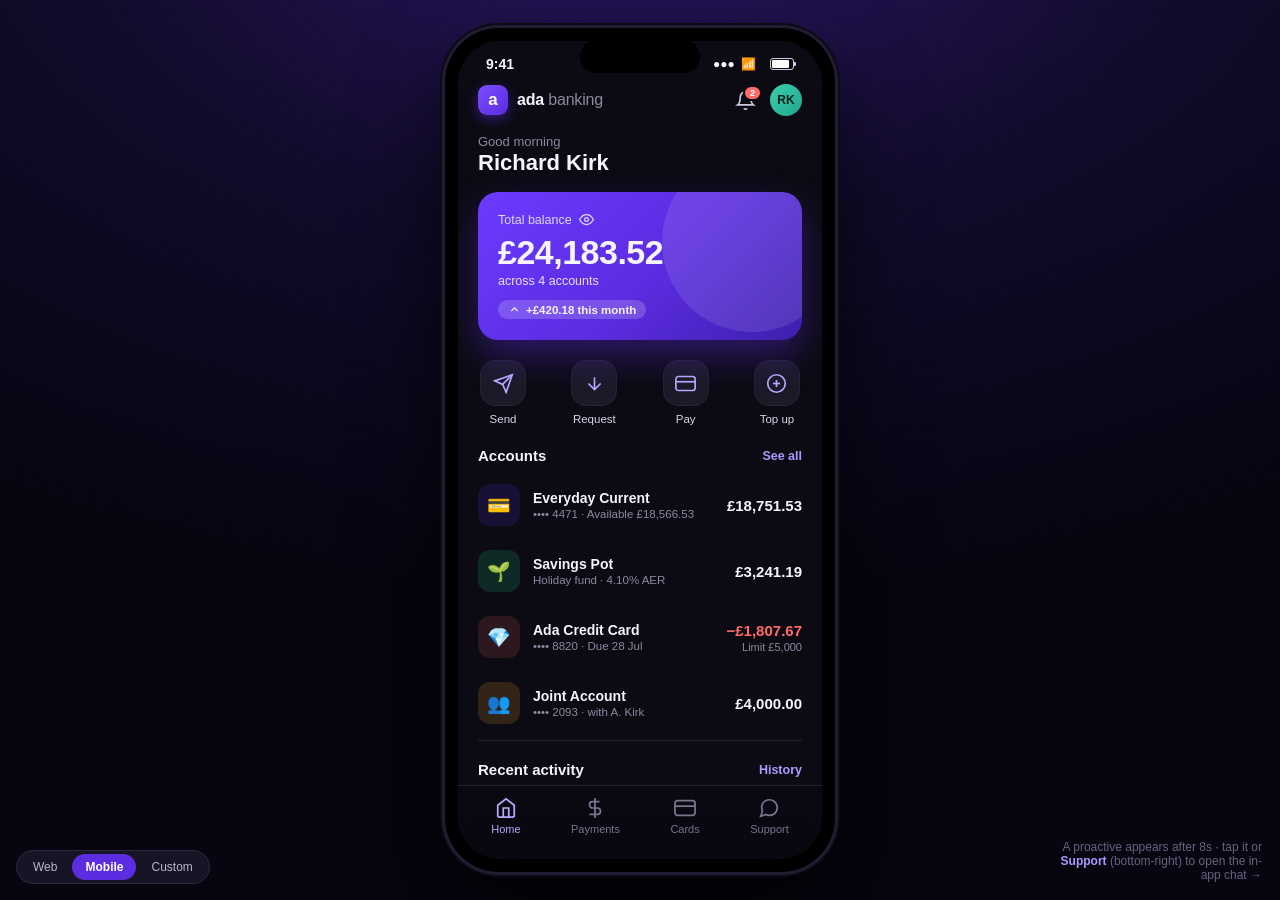
==== app.html @ b01821e2 "Mobile: move view switcher to bottom-left to match Web/Custom pages Co-Authored-By: Claude Opus 4.8 " ====
<!DOCTYPE html>
<html lang="en-GB">
<head>
<meta charset="UTF-8">
<meta name="viewport" content="width=device-width, initial-scale=1.0">
<title>Ada Banking · Mobile app</title>
<style>
  :root{
    --brand:#5B2CE0; --brand-2:#7B4DFF; --brand-dk:#2E1A6B;
    --ink:#14121F; --muted:#8b88a0; --line:#242235;
    --appbg:#0c0b14; --card:#16141f; --card-2:#1c1a28;
    --text:#f5f4fb; --pos:#22c58b; --neg:#ff6b6b; --warn:#f5a623;
  }
  *{margin:0;padding:0;box-sizing:border-box}
  html,body{height:100%}
  body{font-family:-apple-system,BlinkMacSystemFont,'Segoe UI',Helvetica,Arial,sans-serif;
       background:radial-gradient(1200px 700px at 50% -12%, #2b1666 0%, #120b2b 48%, #060510 100%);
       display:flex;align-items:center;justify-content:center;min-height:100vh;padding:20px;color:var(--text)}

  .viewswitch{position:fixed;bottom:16px;left:16px;z-index:95;display:flex;gap:2px;background:#171525;border:1px solid #2c2a3d;border-radius:999px;padding:3px}
  .viewswitch a{font-size:12px;color:#b7b4c9;text-decoration:none;padding:6px 13px;border-radius:999px}
  .viewswitch a.on{background:var(--brand);color:#fff;font-weight:600}
  .hint{position:fixed;bottom:18px;right:18px;z-index:90;color:#67637f;font-size:12px;max-width:220px;text-align:right}
  .hint b{color:#a99bff}

  /* ===== phone frame ===== */
  .phone{position:relative;width:390px;height:min(844px,94vh);background:#000;border-radius:54px;padding:13px;
         box-shadow:0 0 0 3px #201d33, 0 0 0 5px #0c0b14, 0 40px 90px rgba(0,0,0,.7)}
  .screen{position:relative;width:100%;height:100%;background:var(--appbg);border-radius:42px;overflow:hidden;display:flex;flex-direction:column}
  .island{position:absolute;top:12px;left:50%;transform:translateX(-50%);width:120px;height:33px;background:#000;border-radius:20px;z-index:60}

  .statusbar{display:flex;align-items:center;justify-content:space-between;padding:15px 28px 6px;font-size:14px;font-weight:600;flex:0 0 auto}
  .statusbar .r{display:flex;align-items:center;gap:7px;font-size:12px}
  .bat{display:inline-block;width:24px;height:12px;border:1px solid #cfcbe0;border-radius:3px;position:relative}
  .bat::after{content:"";position:absolute;left:1px;top:1px;bottom:1px;width:78%;background:#fff;border-radius:1px}
  .bat::before{content:"";position:absolute;right:-3px;top:3px;width:2px;height:4px;background:#cfcbe0;border-radius:0 1px 1px 0}

  .appscroll{flex:1;overflow-y:auto;-webkit-overflow-scrolling:touch}
  .appscroll::-webkit-scrollbar{display:none}

  /* app header */
  .appbar{display:flex;align-items:center;justify-content:space-between;padding:6px 20px 10px}
  .brand{display:flex;align-items:center;gap:9px}
  .mark{width:30px;height:30px;border-radius:9px;background:linear-gradient(135deg,var(--brand-2),var(--brand));
        display:flex;align-items:center;justify-content:center;font-weight:800;font-size:17px;color:#fff;box-shadow:0 4px 12px rgba(91,44,224,.5)}
  .brandtxt{font-size:16px;font-weight:700;letter-spacing:-.2px}
  .brandtxt span{font-weight:400;color:var(--muted)}
  .appbar .r{display:flex;align-items:center;gap:14px}
  .iconbtn{position:relative;color:#cdcae0;cursor:pointer;display:flex}
  .iconbtn .badge{position:absolute;top:-5px;right:-6px;background:var(--neg);color:#fff;font-size:9px;font-weight:700;border-radius:10px;padding:1px 5px;border:2px solid var(--appbg)}
  .avatar{width:32px;height:32px;border-radius:50%;background:linear-gradient(135deg,#3ad0b0,#22a58b);display:flex;align-items:center;justify-content:center;font-size:12px;font-weight:700;color:#04211a}

  .hello{padding:8px 20px 4px}
  .hello .sm{color:var(--muted);font-size:13px}
  .hello .lg{font-size:22px;font-weight:700;margin-top:1px}

  /* total balance hero */
  .hero{margin:12px 20px 4px;border-radius:20px;padding:20px;position:relative;overflow:hidden;
        background:linear-gradient(135deg,#6a3bff 0%,#5b2ce0 55%,#3e1fae 100%);box-shadow:0 16px 34px rgba(76,36,180,.5)}
  .hero::after{content:"";position:absolute;right:-40px;top:-40px;width:180px;height:180px;border-radius:50%;background:rgba(255,255,255,.10)}
  .hero .lab{font-size:12.5px;color:rgba(255,255,255,.8);display:flex;align-items:center;gap:7px}
  .hero .amt{font-size:34px;font-weight:800;letter-spacing:-.5px;margin:6px 0 2px}
  .hero .sub{font-size:12.5px;color:rgba(255,255,255,.85)}
  .hero .chip{display:inline-flex;align-items:center;gap:5px;background:rgba(255,255,255,.18);border-radius:999px;padding:3px 10px;font-size:11.5px;font-weight:600;margin-top:12px}

  /* quick actions */
  .quick{display:flex;justify-content:space-between;padding:16px 22px 6px}
  .qa{display:flex;flex-direction:column;align-items:center;gap:7px;font-size:11.5px;color:#d7d4e8;cursor:pointer}
  .qa .qc{width:46px;height:46px;border-radius:15px;background:var(--card-2);display:flex;align-items:center;justify-content:center;color:#b9aaff;border:1px solid #262338}
  .qa:hover .qc{background:#241f3a}

  .sec{display:flex;align-items:center;justify-content:space-between;padding:16px 20px 8px}
  .sec .t{font-size:15px;font-weight:700}
  .sec .a{font-size:12.5px;color:#a99bff;font-weight:600;cursor:pointer}

  .acct{display:flex;align-items:center;gap:13px;padding:12px 20px;cursor:pointer}
  .acct:hover{background:#131120}
  .acct .ic{width:42px;height:42px;border-radius:12px;display:flex;align-items:center;justify-content:center;flex:0 0 auto;font-size:19px}
  .ic-cur{background:rgba(91,44,224,.16);color:#b9aaff}
  .ic-sav{background:rgba(34,197,139,.16);color:#4ee0ac}
  .ic-cc{background:rgba(255,107,107,.14);color:#ff9a9a}
  .ic-joint{background:rgba(245,166,35,.16);color:#ffcf7a}
  .acct .nm{flex:1}
  .acct .nm .n1{font-size:14px;font-weight:600}
  .acct .nm .n2{font-size:11.5px;color:var(--muted);margin-top:2px}
  .acct .bal{text-align:right}
  .acct .bal .b1{font-size:15px;font-weight:700}
  .acct .bal .b2{font-size:11px;color:var(--muted);margin-top:2px}
  .neg{color:var(--neg)}

  .divide{height:1px;background:var(--line);margin:4px 20px}

  .tx{display:flex;align-items:center;gap:13px;padding:11px 20px}
  .tx .tc{width:38px;height:38px;border-radius:11px;background:var(--card-2);display:flex;align-items:center;justify-content:center;font-size:16px;flex:0 0 auto}
  .tx .td{flex:1}
  .tx .td .t1{font-size:13.5px;font-weight:600}
  .tx .td .t2{font-size:11.5px;color:var(--muted);margin-top:1px}
  .tx .tv{font-size:14px;font-weight:700;white-space:nowrap}
  .tv.out{color:var(--text)}
  .tv.in{color:var(--pos)}

  .footnote{text-align:center;color:#54506b;font-size:11px;padding:14px 0 22px}

  /* ===== proactive bubble ===== */
  .proactive{position:absolute;left:14px;right:14px;bottom:92px;z-index:75;
             background:#fff;color:#1a1830;border-radius:16px;padding:13px 14px;display:flex;gap:11px;align-items:flex-start;
             box-shadow:0 14px 34px rgba(0,0,0,.5);border:1px solid #eceafc;
             transform:translateY(20px);opacity:0;pointer-events:none;transition:transform .35s cubic-bezier(.34,1.3,.5,1),opacity .3s}
  .proactive.show{transform:translateY(0);opacity:1;pointer-events:auto}
  .proactive .pav{width:34px;height:34px;border-radius:10px;background:linear-gradient(135deg,var(--brand-2),var(--brand));flex:0 0 auto;
                  display:flex;align-items:center;justify-content:center;color:#fff;font-weight:800;font-size:15px}
  .proactive .pt{flex:1}
  .proactive .pt .pn{font-size:12px;font-weight:700;color:var(--brand-dk);display:flex;align-items:center;gap:6px}
  .proactive .pt .pn::after{content:"Ada · now";font-weight:500;color:#9a97ad;font-size:10.5px}
  .proactive .pt .pm{font-size:13px;line-height:1.4;margin-top:3px;color:#33314a}
  .proactive .pt .pcta{margin-top:9px;background:var(--brand);color:#fff;border:0;border-radius:9px;padding:8px 12px;font-size:12.5px;font-weight:600;cursor:pointer}
  .proactive .pt .pcta:hover{background:var(--brand-dk)}
  .proactive .px{position:absolute;top:9px;right:11px;color:#b6b3c7;cursor:pointer;font-size:16px;line-height:1;background:none;border:0}

  /* bottom tab bar */
  .tabbar{flex:0 0 auto;display:flex;justify-content:space-around;align-items:flex-start;padding:11px 8px 24px;border-top:1px solid var(--line);background:#0a0912;position:relative;z-index:50}
  .tb{display:flex;flex-direction:column;align-items:center;gap:4px;font-size:11px;color:#7a7690;cursor:pointer;position:relative}
  .tb.on{color:#b9aaff}
  .tb svg{width:22px;height:22px}
  .tb .dot{position:absolute;top:-3px;right:-8px;width:9px;height:9px;border-radius:50%;background:var(--neg);border:2px solid #0a0912}

  /* ===== in-app chat sheet (renders inside the phone) ===== */
  .chat-scrim{position:absolute;inset:0;z-index:70;background:rgba(6,5,16,.45);
              backdrop-filter:blur(3px);-webkit-backdrop-filter:blur(3px);
              opacity:0;pointer-events:none;transition:opacity .3s}
  .chat-scrim.open{opacity:1;pointer-events:auto}

  .chat-sheet{position:absolute;left:0;right:0;bottom:0;height:75%;z-index:72;
              display:flex;flex-direction:column;
              background:rgba(23,21,35,.80);
              backdrop-filter:blur(24px) saturate(1.35);-webkit-backdrop-filter:blur(24px) saturate(1.35);
              border-top:1px solid rgba(255,255,255,.12);border-radius:28px 28px 0 0;
              box-shadow:0 -18px 55px rgba(0,0,0,.55);
              transform:translateY(106%);transition:transform .40s cubic-bezier(.32,1.02,.4,1)}
  .chat-sheet.open{transform:translateY(0)}
  .grabber{width:38px;height:5px;border-radius:3px;background:rgba(255,255,255,.30);margin:9px auto 2px;flex:0 0 auto}

  .chat-head{display:flex;align-items:center;gap:11px;padding:6px 16px 12px;flex:0 0 auto;border-bottom:1px solid rgba(255,255,255,.08)}
  .chat-head .cav{width:38px;height:38px;border-radius:11px;background:linear-gradient(135deg,var(--brand-2),var(--brand));display:flex;align-items:center;justify-content:center;font-weight:800;color:#fff;font-size:17px;flex:0 0 auto}
  .chat-head .ct{flex:1}
  .chat-head .ct .t1{font-size:15px;font-weight:700}
  .chat-head .ct .t2{font-size:11.5px;color:#a9a5c0;display:flex;align-items:center;gap:5px;margin-top:1px}
  .chat-head .ct .t2 i{width:7px;height:7px;border-radius:50%;background:#22c58b;display:inline-block}
  .chat-head .cx{background:rgba(255,255,255,.09);border:0;color:#d7d4e8;width:30px;height:30px;border-radius:50%;font-size:18px;cursor:pointer;line-height:1;flex:0 0 auto}
  .chat-head .cx:hover{background:rgba(255,255,255,.18)}

  .chat-body{flex:1;overflow-y:auto;padding:12px 15px 4px;display:flex;flex-direction:column;gap:9px}
  .chat-body::-webkit-scrollbar{display:none}
  .cmsg{max-width:86%;padding:10px 13px;border-radius:16px;font-size:13.5px;line-height:1.45}
  .cbot{align-self:flex-start;background:rgba(255,255,255,.13);color:#f2f0fb;border-bottom-left-radius:5px}
  .cuser{align-self:flex-end;background:linear-gradient(135deg,var(--brand-2),var(--brand));color:#fff;border-bottom-right-radius:5px}
  .ctyping{align-self:flex-start;background:rgba(255,255,255,.13);border-radius:16px;padding:12px 14px;display:flex;gap:4px}
  .ctyping span{width:7px;height:7px;border-radius:50%;background:#b9aaff;animation:cblink 1.2s infinite}
  .ctyping span:nth-child(2){animation-delay:.2s}.ctyping span:nth-child(3){animation-delay:.4s}
  @keyframes cblink{0%,60%,100%{opacity:.3}30%{opacity:1}}

  .cconfirm{align-self:flex-start;background:rgba(255,255,255,.06);border:1px solid rgba(255,255,255,.15);border-radius:14px;padding:12px 13px;max-width:90%}
  .cconfirm .cc-t{font-size:11px;color:#a9a5c0;text-transform:uppercase;letter-spacing:.6px;font-weight:700}
  .cconfirm .cc-r{display:flex;align-items:center;justify-content:space-between;gap:12px;margin-top:8px;font-size:13px;color:#d7d4e8}
  .cconfirm .cc-r b{color:#f2f0fb}
  .cconfirm .cc-amt{font-size:20px;font-weight:800;margin:8px 0 2px}
  .cconfirm .cc-btn{width:100%;margin-top:10px;background:linear-gradient(135deg,var(--brand-2),var(--brand));color:#fff;border:0;border-radius:9px;padding:9px;font-size:13px;font-weight:700;cursor:pointer}

  .chat-chips{display:flex;flex-wrap:wrap;gap:7px;padding:8px 15px 2px;flex:0 0 auto}
  .chat-chip{background:rgba(123,77,255,.15);border:1px solid rgba(150,120,255,.5);color:#c9b8ff;border-radius:999px;padding:8px 12px;font-size:12.5px;cursor:pointer}
  .chat-chip:hover{background:rgba(123,77,255,.30)}

  .chat-input{display:flex;gap:8px;padding:12px 13px 18px;flex:0 0 auto}
  .chat-input input{flex:1;background:rgba(255,255,255,.09);border:1px solid rgba(255,255,255,.15);border-radius:999px;padding:11px 15px;font-size:14px;color:#fff;outline:none}
  .chat-input input::placeholder{color:#8b88a0}
  .chat-input input:focus{border-color:var(--brand-2)}
  .chat-input button{background:linear-gradient(135deg,var(--brand-2),var(--brand));border:0;color:#fff;border-radius:50%;width:42px;height:42px;cursor:pointer;flex:0 0 auto;display:flex;align-items:center;justify-content:center}

  /* scrollable fixed-rate bond cards */
  .cblock{align-self:stretch;margin:2px 0}
  .savecards{display:flex;gap:10px;overflow-x:auto;padding:2px 2px 8px;scroll-snap-type:x mandatory;-webkit-overflow-scrolling:touch}
  .savecards::-webkit-scrollbar{height:0}
  .savecard{flex:0 0 168px;scroll-snap-align:start;background:rgba(255,255,255,.07);border:1px solid rgba(255,255,255,.16);border-radius:15px;padding:13px 13px 14px;display:flex;flex-direction:column}
  .savecard .sc-term{font-size:11px;font-weight:700;color:#c9b8ff;text-transform:uppercase;letter-spacing:.6px}
  .savecard .sc-name{font-size:13px;font-weight:700;color:#f2f0fb;margin-top:1px}
  .savecard .sc-rate{font-size:27px;font-weight:800;color:#fff;margin:9px 0 0;line-height:1}
  .savecard .sc-rate span{font-size:11px;font-weight:600;color:#a9a5c0;margin-left:4px}
  .savecard .sc-sub{font-size:11px;color:#a9a5c0;margin-top:3px}
  .savecard .sc-feat{list-style:none;margin:11px 0 13px;padding:0;flex:1}
  .savecard .sc-feat li{font-size:10.5px;color:#d7d4e8;padding:2px 0 2px 15px;position:relative;line-height:1.35}
  .savecard .sc-feat li::before{content:"\2713";position:absolute;left:0;color:#4ee0ac;font-weight:700}
  .savecard .sc-btn{background:linear-gradient(135deg,var(--brand-2),var(--brand));color:#fff;border:0;border-radius:9px;padding:9px;font-size:12.5px;font-weight:700;cursor:pointer;width:100%}
  .savecard .sc-btn:hover{filter:brightness(1.08)}

  .app-toast{position:absolute;left:50%;top:62px;transform:translate(-50%,-12px);z-index:85;background:#12b76a;color:#fff;
             padding:10px 16px;border-radius:11px;font-size:13.5px;font-weight:600;box-shadow:0 10px 26px rgba(0,0,0,.45);
             opacity:0;transition:opacity .3s,transform .3s;pointer-events:none;white-space:nowrap}
  .app-toast.show{opacity:1;transform:translate(-50%,0)}
</style>
</head>
<body>
  <div class="viewswitch">
    <a href="index.html">Web</a>
    <a class="on" href="app.html">Mobile</a>
    <a href="custom.html">Custom</a>
  </div>
  <div class="hint">A proactive appears after 8s · tap it or <b>Support</b> (bottom-right) to open the in-app chat &rarr;</div>

  <div class="phone">
    <div class="island"></div>
    <div class="screen">
      <div class="statusbar">
        <span>9:41</span>
        <span class="r">&#9679;&#9679;&#9679;&nbsp; &#128246; &nbsp;<span class="bat"></span></span>
      </div>

      <div class="appscroll">
        <div class="appbar">
          <div class="brand">
            <div class="mark">a</div>
            <div class="brandtxt">ada<span> banking</span></div>
          </div>
          <div class="r">
            <div class="iconbtn" title="Notifications">
              <svg width="21" height="21" viewBox="0 0 24 24" fill="none" stroke="currentColor" stroke-width="1.9"><path d="M18 8A6 6 0 0 0 6 8c0 7-3 9-3 9h18s-3-2-3-9"/><path d="M13.73 21a2 2 0 0 1-3.46 0"/></svg>
              <span class="badge">2</span>
            </div>
            <div class="avatar">RK</div>
          </div>
        </div>

        <div class="hello">
          <div class="sm">Good morning</div>
          <div class="lg">Richard Kirk</div>
        </div>

        <div class="hero">
          <div class="lab">Total balance
            <svg width="15" height="15" viewBox="0 0 24 24" fill="none" stroke="currentColor" stroke-width="2"><path d="M1 12s4-8 11-8 11 8 11 8-4 8-11 8-11-8-11-8z"/><circle cx="12" cy="12" r="3"/></svg>
          </div>
          <div class="amt">£24,183.52</div>
          <div class="sub">across 4 accounts</div>
          <div class="chip">
            <svg width="13" height="13" viewBox="0 0 24 24" fill="none" stroke="currentColor" stroke-width="2.4"><polyline points="18 15 12 9 6 15"/></svg>
            +£420.18 this month
          </div>
        </div>

        <div class="quick">
          <div class="qa"><div class="qc"><svg width="21" height="21" viewBox="0 0 24 24" fill="none" stroke="currentColor" stroke-width="1.9"><line x1="22" y1="2" x2="11" y2="13"/><polygon points="22 2 15 22 11 13 2 9 22 2"/></svg></div>Send</div>
          <div class="qa"><div class="qc"><svg width="21" height="21" viewBox="0 0 24 24" fill="none" stroke="currentColor" stroke-width="1.9"><line x1="12" y1="5" x2="12" y2="19"/><polyline points="19 12 12 19 5 12"/></svg></div>Request</div>
          <div class="qa"><div class="qc"><svg width="21" height="21" viewBox="0 0 24 24" fill="none" stroke="currentColor" stroke-width="1.9"><rect x="1" y="4" width="22" height="16" rx="3"/><line x1="1" y1="10" x2="23" y2="10"/></svg></div>Pay</div>
          <div class="qa"><div class="qc"><svg width="21" height="21" viewBox="0 0 24 24" fill="none" stroke="currentColor" stroke-width="1.9"><circle cx="12" cy="12" r="10"/><line x1="12" y1="8" x2="12" y2="16"/><line x1="8" y1="12" x2="16" y2="12"/></svg></div>Top up</div>
        </div>

        <div class="sec"><div class="t">Accounts</div><div class="a">See all</div></div>

        <div class="acct">
          <div class="ic ic-cur">&#128179;</div>
          <div class="nm"><div class="n1">Everyday Current</div><div class="n2">•••• 4471 · Available £18,566.53</div></div>
          <div class="bal"><div class="b1">£18,751.53</div></div>
        </div>
        <div class="acct">
          <div class="ic ic-sav">&#127793;</div>
          <div class="nm"><div class="n1">Savings Pot</div><div class="n2">Holiday fund · 4.10% AER</div></div>
          <div class="bal"><div class="b1">£3,241.19</div></div>
        </div>
        <div class="acct">
          <div class="ic ic-cc">&#128142;</div>
          <div class="nm"><div class="n1">Ada Credit Card</div><div class="n2">•••• 8820 · Due 28 Jul</div></div>
          <div class="bal"><div class="b1 neg">−£1,807.67</div><div class="b2">Limit £5,000</div></div>
        </div>
        <div class="acct">
          <div class="ic ic-joint">&#128101;</div>
          <div class="nm"><div class="n1">Joint Account</div><div class="n2">•••• 2093 · with A. Kirk</div></div>
          <div class="bal"><div class="b1">£4,000.00</div></div>
        </div>

        <div class="divide"></div>
        <div class="sec"><div class="t">Recent activity</div><div class="a">History</div></div>

        <div class="tx">
          <div class="tc">&#127909;</div>
          <div class="td"><div class="t1">StreamFlix</div><div class="t2">Subscription · Today, 08:12</div></div>
          <div class="tv out">−£17.99</div>
        </div>
        <div class="tx">
          <div class="tc">&#9749;</div>
          <div class="td"><div class="t1">Blackbird Coffee</div><div class="t2">Card · Today, 07:48</div></div>
          <div class="tv out">−£4.20</div>
        </div>
        <div class="tx">
          <div class="tc">&#128176;</div>
          <div class="td"><div class="t1">Salary — Acme Ltd</div><div class="t2">Faster Payment · Yesterday</div></div>
          <div class="tv in">+£3,120.00</div>
        </div>
        <div class="tx">
          <div class="tc">&#128722;</div>
          <div class="td"><div class="t1">Waitrose</div><div class="t2">Card · Yesterday, 18:03</div></div>
          <div class="tv out">−£62.41</div>
        </div>

        <div class="footnote">Ada Banking is a demonstration app · Powered by Ada</div>
      </div>

      <!-- ===== proactive nudge (scripted, appears after 8s) ===== -->
      <div class="proactive" id="proactive">
        <button class="px" onclick="dismissProactive()">&times;</button>
        <div class="pav">a</div>
        <div class="pt">
          <div class="pn">Ada</div>
          <div class="pm">Your money could be working harder.</div>
          <button class="pcta" onclick="openChat()">See how</button>
        </div>
      </div>

      <!-- bottom tab bar (menu) -->
      <div class="tabbar">
        <div class="tb on"><svg viewBox="0 0 24 24" fill="none" stroke="currentColor" stroke-width="1.9"><path d="M3 9l9-7 9 7v11a2 2 0 0 1-2 2H5a2 2 0 0 1-2-2z"/><polyline points="9 22 9 12 15 12 15 22"/></svg>Home</div>
        <div class="tb"><svg viewBox="0 0 24 24" fill="none" stroke="currentColor" stroke-width="1.9"><line x1="12" y1="1" x2="12" y2="23"/><path d="M17 5H9.5a3.5 3.5 0 0 0 0 7h5a3.5 3.5 0 0 1 0 7H6"/></svg>Payments</div>
        <div class="tb"><svg viewBox="0 0 24 24" fill="none" stroke="currentColor" stroke-width="1.9"><rect x="1" y="4" width="22" height="16" rx="3"/><line x1="1" y1="10" x2="23" y2="10"/></svg>Cards</div>
        <div class="tb" id="supportTab" onclick="openChat()">
          <svg viewBox="0 0 24 24" fill="none" stroke="currentColor" stroke-width="1.9"><path d="M21 11.5a8.38 8.38 0 0 1-.9 3.8 8.5 8.5 0 0 1-7.6 4.7 8.38 8.38 0 0 1-3.8-.9L3 21l1.9-5.7a8.38 8.38 0 0 1-.9-3.8 8.5 8.5 0 0 1 4.7-7.6 8.38 8.38 0 0 1 3.8-.9h.5a8.48 8.48 0 0 1 8 8v.5z"/></svg>
          Support
          <span class="dot" id="supportDot" style="display:none"></span>
        </div>
      </div>

      <!-- ===== in-app chat (renders inside the phone) ===== -->
      <div class="app-toast" id="appToast">&#10003; Done</div>
      <div class="chat-scrim" id="chatScrim" onclick="closeChat()"></div>
      <div class="chat-sheet" id="chatSheet">
        <div class="grabber"></div>
        <div class="chat-head">
          <div class="cav">a</div>
          <div class="ct">
            <div class="t1">Ada Banking Assistant</div>
            <div class="t2"><i></i> Online &middot; replies instantly</div>
          </div>
          <button class="cx" onclick="closeChat()">&times;</button>
        </div>
        <div class="chat-body" id="chatBody"></div>
        <div class="chat-chips" id="chatChips"></div>
        <form class="chat-input" onsubmit="onSend(event)">
          <input id="chatText" placeholder="Message Ada&hellip;" autocomplete="off">
          <button type="submit" aria-label="Send">
            <svg width="18" height="18" viewBox="0 0 24 24" fill="none" stroke="currentColor" stroke-width="2.2"><line x1="22" y1="2" x2="11" y2="13"/><polygon points="22 2 15 22 11 13 2 9 22 2"/></svg>
          </button>
        </form>
      </div>
    </div>
  </div>

<script>
  // ===== Scripted proactive nudge (self-contained) =====
  // After 8s, reveal a proactive message from the Support icon + a red dot.
  var proTimer = setTimeout(function(){
    document.getElementById('proactive').classList.add('show');
    var dot = document.getElementById('supportDot'); if(dot) dot.style.display='block';
  }, 8000);
  function dismissProactive(){
    document.getElementById('proactive').classList.remove('show');
    clearTimeout(proTimer);
  }

  // ===== In-app chat (self-contained mockup — renders inside the phone) =====
  var body, chipsBar, greeted = false, pendingApply = null;

  // Ada Fixed Rate Bond products — rates from KB article
  // "Ada Fixed Rate Bond — savings rates, terms and features (1, 2 and 3 years)"
  var BONDS = [
    { id:1, years:1, term:"12 months", rate:4.40 },
    { id:2, years:2, term:"24 months", rate:4.25 },
    { id:3, years:3, term:"36 months", rate:4.15 }
  ];
  var CURRENT_RATE = 1.0; // assumed Everyday Current interest rate (%)

  function openChat(){
    dismissProactive();
    var dot = document.getElementById('supportDot'); if(dot) dot.style.display='none';
    document.getElementById('chatScrim').classList.add('open');
    document.getElementById('chatSheet').classList.add('open');
    body = document.getElementById('chatBody');
    chipsBar = document.getElementById('chatChips');
    if(!greeted){ greeted = true; setTimeout(greet, 300); }
  }
  function closeChat(){
    document.getElementById('chatScrim').classList.remove('open');
    document.getElementById('chatSheet').classList.remove('open');
  }

  function scrollDown(){ body.scrollTop = body.scrollHeight; }
  function addUser(t){ var d=document.createElement('div'); d.className='cmsg cuser'; d.textContent=t; body.appendChild(d); scrollDown(); }
  function addBot(html){ var d=document.createElement('div'); d.className='cmsg cbot'; d.innerHTML=html; body.appendChild(d); scrollDown(); return d; }
  function addBlock(html){ var d=document.createElement('div'); d.className='cblock'; d.innerHTML=html; body.appendChild(d); scrollDown(); return d; }
  function typing(){ var d=document.createElement('div'); d.className='ctyping'; d.innerHTML='<span></span><span></span><span></span>'; body.appendChild(d); scrollDown(); return d; }
  function botAfter(delay,html,cb){ var t=typing(); setTimeout(function(){ t.remove(); addBot(html); if(cb)cb(); }, delay); }
  function setChips(list){ chipsBar.innerHTML=''; list.forEach(function(c){ var b=document.createElement('button'); b.className='chat-chip'; b.textContent=c.label; b.onclick=c.fn; chipsBar.appendChild(b); }); }
  function appToast(msg){ var t=document.getElementById('appToast'); t.innerHTML='&#10003; '+msg; t.classList.add('show'); setTimeout(function(){ t.classList.remove('show'); }, 3000); }

  function fmt(n){ return "£" + n.toLocaleString('en-GB', {minimumFractionDigits:2, maximumFractionDigits:2}); }

  // ---- Proactive savings journey ----
  function greet(){
    botAfter(700,"Hi Richard &#128075; you could earn a higher rate of interest by transferring some of your Everyday Current balance to one of our fixed-rate savings accounts. Would you like to learn more?",function(){
      setChips([
        {label:"Yes, tell me more", fn:startBonds},
        {label:"No thanks", fn:declineBonds}
      ]);
    });
  }
  function declineBonds(){
    addUser("No thanks"); chipsBar.innerHTML='';
    botAfter(700,"No problem. Is there anything else I can help you with?");
  }

  function bondCard(b){
    return "<div class='savecard'>"+
      "<div class='sc-term'>"+b.years+"-Year</div>"+
      "<div class='sc-name'>Fixed Rate Bond</div>"+
      "<div class='sc-rate'>"+b.rate.toFixed(2)+"%<span>AER</span></div>"+
      "<div class='sc-sub'>Fixed for "+b.term+"</div>"+
      "<ul class='sc-feat'>"+
        "<li>Rate guaranteed for the full term</li>"+
        "<li>Interest paid monthly or annually</li>"+
        "<li>Minimum deposit £1,000</li>"+
        "<li>FSCS protected to £85,000</li>"+
      "</ul>"+
      "<button class='sc-btn' onclick='applyBond("+b.id+")'>Apply now</button>"+
    "</div>";
  }
  function startBonds(){
    addUser("Yes, tell me more"); chipsBar.innerHTML='';
    botAfter(1200,"Great choice. Here are our current <b>Ada Fixed Rate Bonds</b> &mdash; a longer term locks in today's rate for longer. Swipe across and tap <b>Apply now</b> on the one that suits you:",function(){
      addBlock("<div class='savecards'>"+BONDS.map(bondCard).join('')+"</div>");
    });
  }

  function applyBond(id){
    var b=null; for(var i=0;i<BONDS.length;i++){ if(BONDS[i].id===id) b=BONDS[i]; }
    if(!b) return;
    pendingApply = b;
    addUser("Apply now &mdash; "+b.years+"-Year Fixed Rate Bond"); chipsBar.innerHTML='';
    botAfter(1000,"Great &mdash; the <b>"+b.years+"-Year Fixed Rate Bond at "+b.rate.toFixed(2)+"% AER</b>. How much would you like to open it with? Type an amount to start your application (minimum £1,000).");
  }

  function openBond(b, amount){
    var yr1Bond  = amount * b.rate/100;
    var yr1Curr  = amount * CURRENT_RATE/100;
    var yr1Extra = yr1Bond - yr1Curr;
    var bondTotal = amount * (Math.pow(1 + b.rate/100, b.years) - 1);
    var currTotal = amount * (Math.pow(1 + CURRENT_RATE/100, b.years) - 1);
    var extraTotal = bondTotal - currTotal;
    botAfter(1100,"&#9989; All set &mdash; your new <b>"+b.years+"-Year Fixed Rate Bond</b> has been opened with <b>"+fmt(amount)+"</b>. Your <b>"+b.rate.toFixed(2)+"% AER</b> rate is fixed for the full "+b.term+".",function(){
      appToast(b.years+"-Year Bond opened &middot; "+fmt(amount));
      botAfter(1400,"Here's what that's worth &#128200;<br><br>In the first year you'll earn about <b>"+fmt(yr1Bond)+"</b> in interest &mdash; versus roughly <b>"+fmt(yr1Curr)+"</b> at your current "+CURRENT_RATE+"% rate. That's about <b>"+fmt(yr1Extra)+"</b> more this year alone.<br><br>Over the full "+b.years+" year"+(b.years>1?"s":"")+", that's around <b>"+fmt(bondTotal)+"</b> in interest &mdash; roughly <b>"+fmt(extraTotal)+"</b> more than leaving it in your Everyday Current account.",function(){
        botAfter(800,"Anything else I can help you with?");
      });
    });
  }

  function onSend(e){
    e.preventDefault();
    var input=document.getElementById('chatText'); var t=input.value.trim(); if(!t) return;
    input.value=''; addUser(t); chipsBar.innerHTML='';
    if(pendingApply){
      var amt = parseFloat(t.replace(/[^0-9.]/g,''));
      if(isNaN(amt) || amt < 1000){
        botAfter(700,"The minimum opening deposit for a Fixed Rate Bond is <b>£1,000</b>. How much would you like to open it with?");
        return;
      }
      var b = pendingApply; pendingApply = null;
      openBond(b, amt);
      return;
    }
    var s=t.toLowerCase();
    if(/(bond|save|saving|interest|rate|invest|more)/.test(s)){ startBonds(); return; }
    botAfter(900,"I can help you open a fixed-rate savings account to earn more on your balance. Would you like to see the options?",function(){
      setChips([{label:"Show me the options", fn:startBonds},{label:"No thanks", fn:declineBonds}]);
    });
  }
</script>
</body>
</html>
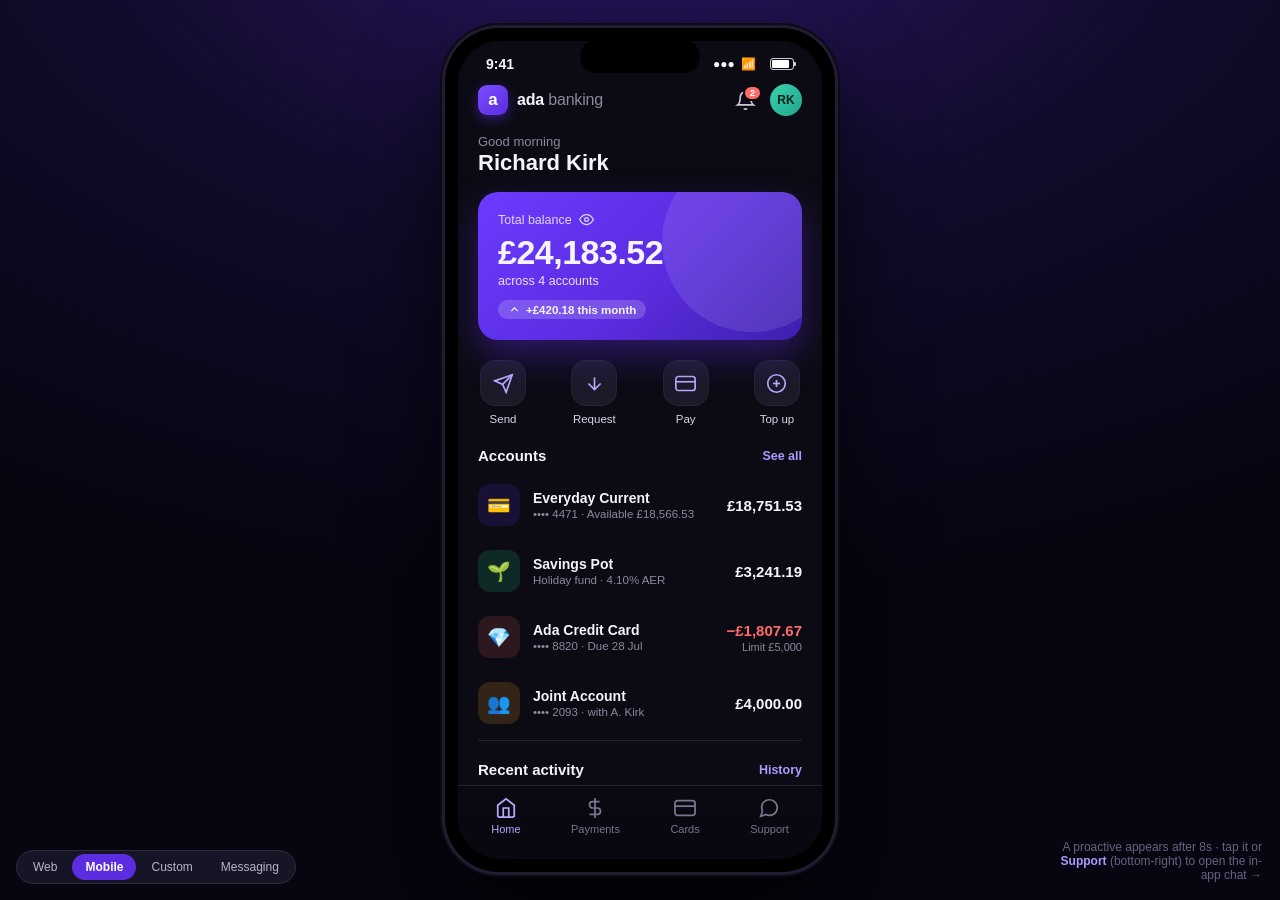
==== commit 85dddfbe: "Add Messaging page: omni-channel showcase (email, SMS, WhatsApp, Messenger, Instagram, Apple Message" ====
--- a/app.html
+++ b/app.html
@@ -203,6 +203,7 @@
     <a href="index.html">Web</a>
     <a class="on" href="app.html">Mobile</a>
     <a href="custom.html">Custom</a>
+    <a href="messaging.html">Messaging</a>
   </div>
   <div class="hint">A proactive appears after 8s · tap it or <b>Support</b> (bottom-right) to open the in-app chat &rarr;</div>
 
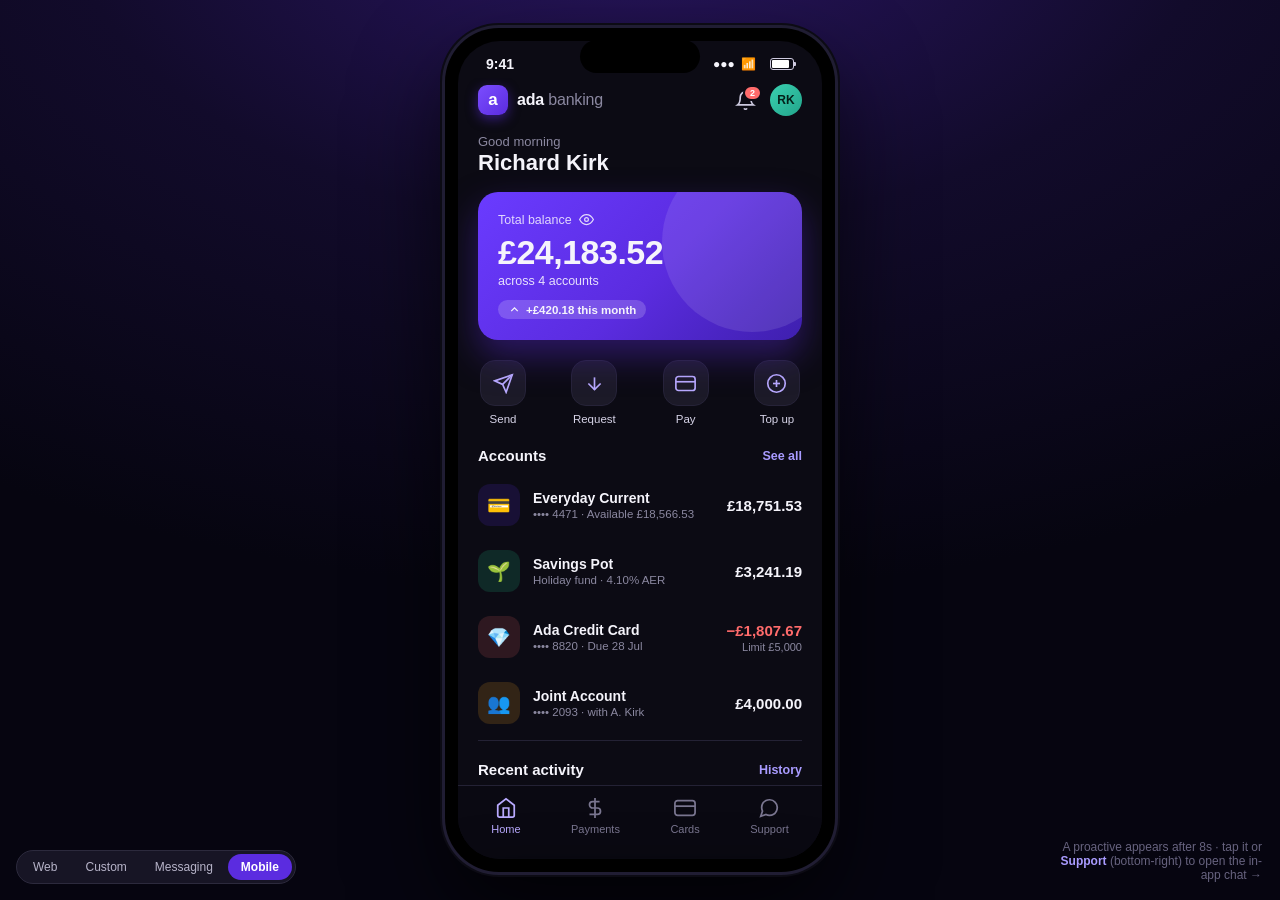
==== commit 333a78b9: "Custom page: replace with BBK front-end chat concept showcase (4 mockups incl. Arabic RTL) over dimm" ====
--- a/app.html
+++ b/app.html
@@ -201,9 +201,9 @@
 <body>
   <div class="viewswitch">
     <a href="index.html">Web</a>
-    <a class="on" href="app.html">Mobile</a>
     <a href="custom.html">Custom</a>
     <a href="messaging.html">Messaging</a>
+    <a class="on" href="app.html">Mobile</a>
   </div>
   <div class="hint">A proactive appears after 8s · tap it or <b>Support</b> (bottom-right) to open the in-app chat &rarr;</div>
 
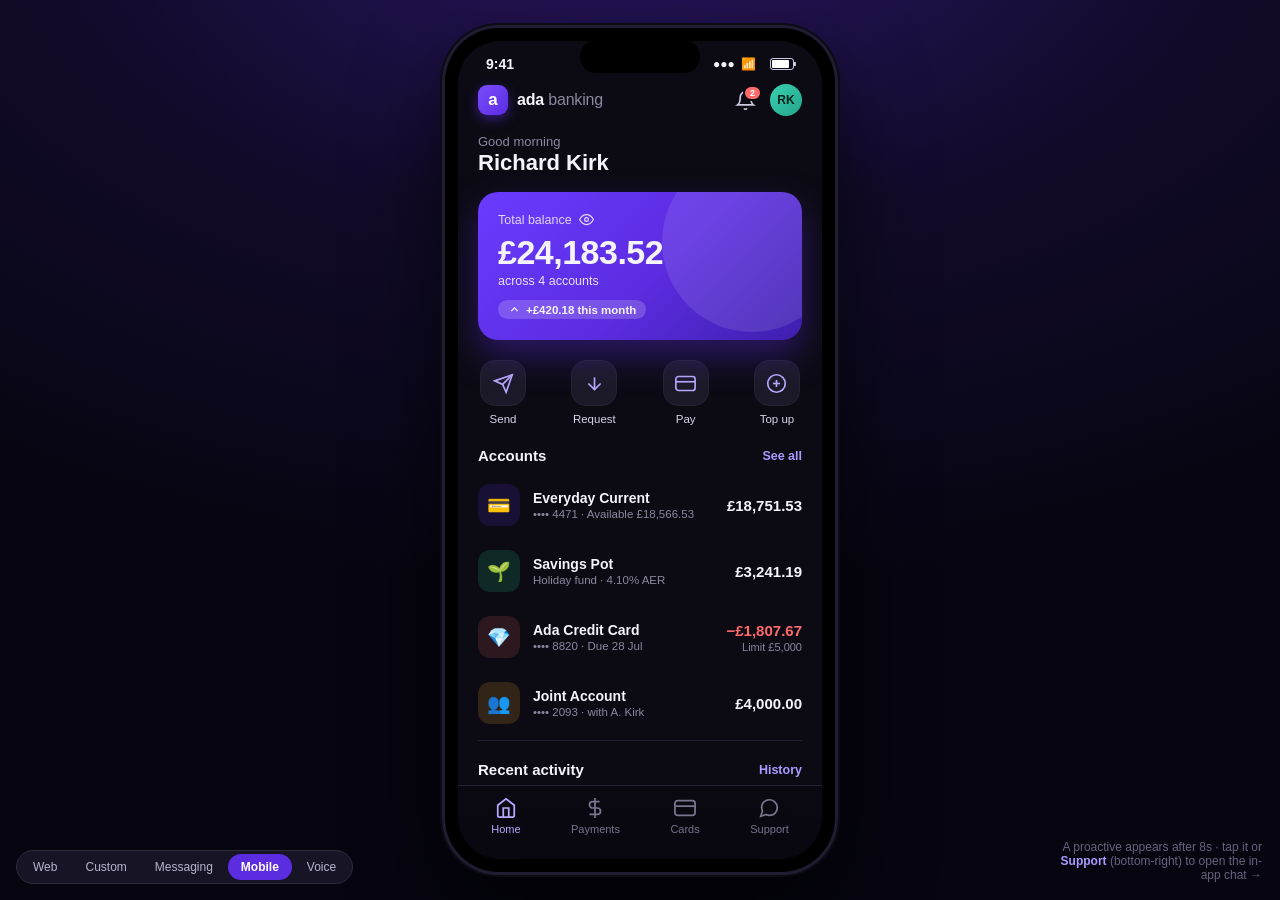
==== commit 9e40af19: "Add Voice page: synced visual over pre-treated Ada Bank voice call (Fixed-Rate Savings) — playbook +" ====
--- a/app.html
+++ b/app.html
@@ -204,6 +204,7 @@
     <a href="custom.html">Custom</a>
     <a href="messaging.html">Messaging</a>
     <a class="on" href="app.html">Mobile</a>
+    <a href="voice.html">Voice</a>
   </div>
   <div class="hint">A proactive appears after 8s · tap it or <b>Support</b> (bottom-right) to open the in-app chat &rarr;</div>
 
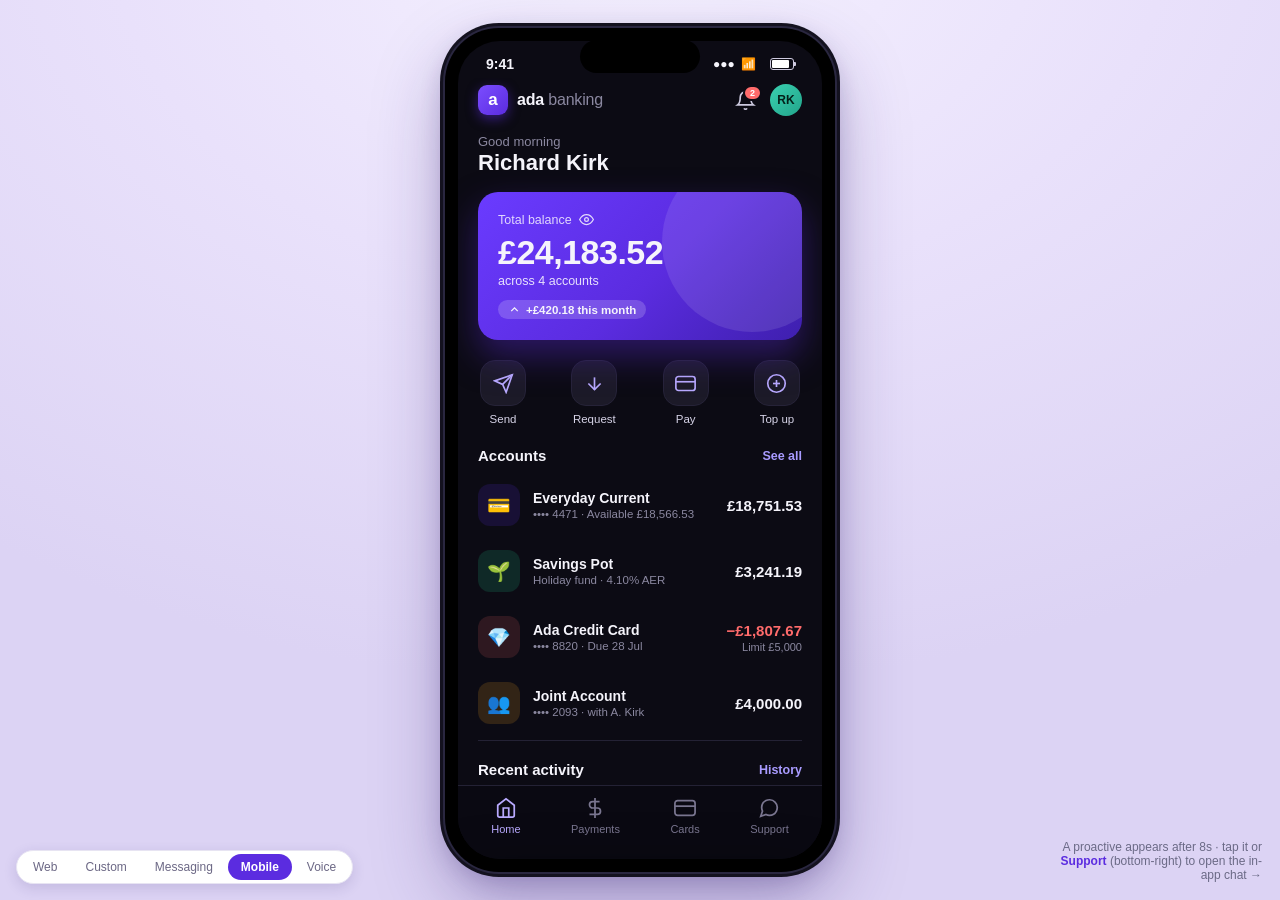
==== commit 32269406: "Mobile: lighten background to soft lavender for contrast; softer violet phone shadow; light switcher" ====
--- a/app.html
+++ b/app.html
@@ -14,18 +14,18 @@
   *{margin:0;padding:0;box-sizing:border-box}
   html,body{height:100%}
   body{font-family:-apple-system,BlinkMacSystemFont,'Segoe UI',Helvetica,Arial,sans-serif;
-       background:radial-gradient(1200px 700px at 50% -12%, #2b1666 0%, #120b2b 48%, #060510 100%);
+       background:radial-gradient(1100px 760px at 50% -8%, #f5f1ff 0%, #e9e1fb 48%, #dcd3f4 100%);
        display:flex;align-items:center;justify-content:center;min-height:100vh;padding:20px;color:var(--text)}
 
-  .viewswitch{position:fixed;bottom:16px;left:16px;z-index:95;display:flex;gap:2px;background:#171525;border:1px solid #2c2a3d;border-radius:999px;padding:3px}
-  .viewswitch a{font-size:12px;color:#b7b4c9;text-decoration:none;padding:6px 13px;border-radius:999px}
+  .viewswitch{position:fixed;bottom:16px;left:16px;z-index:95;display:flex;gap:2px;background:#fff;border:1px solid #e7e4f2;border-radius:999px;padding:3px;box-shadow:0 4px 14px rgba(46,26,107,.14)}
+  .viewswitch a{font-size:12px;color:#6c6885;text-decoration:none;padding:6px 13px;border-radius:999px}
   .viewswitch a.on{background:var(--brand);color:#fff;font-weight:600}
-  .hint{position:fixed;bottom:18px;right:18px;z-index:90;color:#67637f;font-size:12px;max-width:220px;text-align:right}
-  .hint b{color:#a99bff}
+  .hint{position:fixed;bottom:18px;right:18px;z-index:90;color:#6b6a86;font-size:12px;max-width:220px;text-align:right}
+  .hint b{color:var(--brand)}
 
   /* ===== phone frame ===== */
   .phone{position:relative;width:390px;height:min(844px,94vh);background:#000;border-radius:54px;padding:13px;
-         box-shadow:0 0 0 3px #201d33, 0 0 0 5px #0c0b14, 0 40px 90px rgba(0,0,0,.7)}
+         box-shadow:0 0 0 2px #2a2740, 0 0 0 5px #14121f, 0 30px 70px rgba(46,26,107,.34), 0 8px 24px rgba(46,26,107,.22)}
   .screen{position:relative;width:100%;height:100%;background:var(--appbg);border-radius:42px;overflow:hidden;display:flex;flex-direction:column}
   .island{position:absolute;top:12px;left:50%;transform:translateX(-50%);width:120px;height:33px;background:#000;border-radius:20px;z-index:60}
 
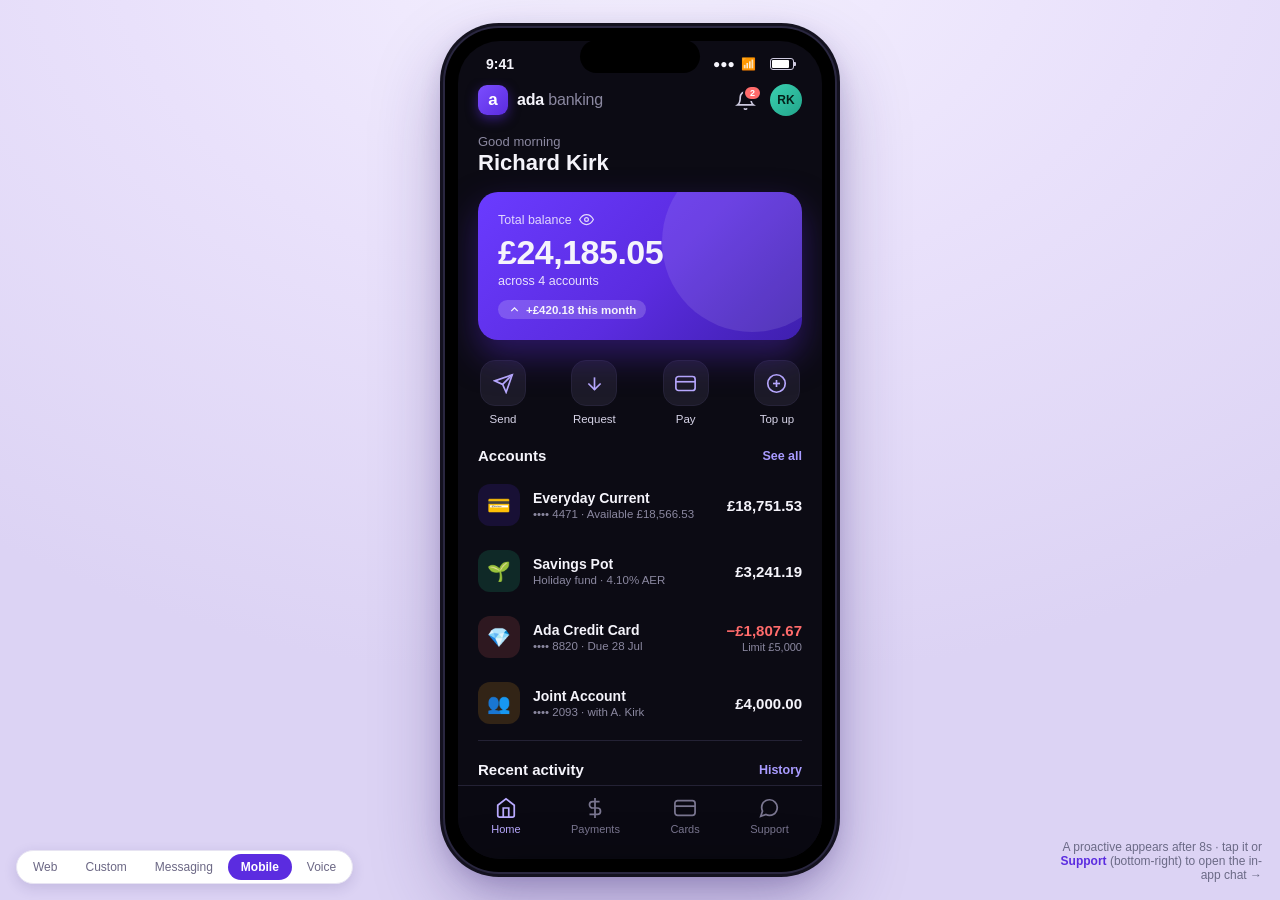
==== commit cb25c280: "Housekeeping: total balance -> £24,185.05 (matches swapped accounts); align Holiday-fund goal to Sav" ====
--- a/app.html
+++ b/app.html
@@ -240,7 +240,7 @@
           <div class="lab">Total balance
             <svg width="15" height="15" viewBox="0 0 24 24" fill="none" stroke="currentColor" stroke-width="2"><path d="M1 12s4-8 11-8 11 8 11 8-4 8-11 8-11-8-11-8z"/><circle cx="12" cy="12" r="3"/></svg>
           </div>
-          <div class="amt">£24,183.52</div>
+          <div class="amt">£24,185.05</div>
           <div class="sub">across 4 accounts</div>
           <div class="chip">
             <svg width="13" height="13" viewBox="0 0 24 24" fill="none" stroke="currentColor" stroke-width="2.4"><polyline points="18 15 12 9 6 15"/></svg>
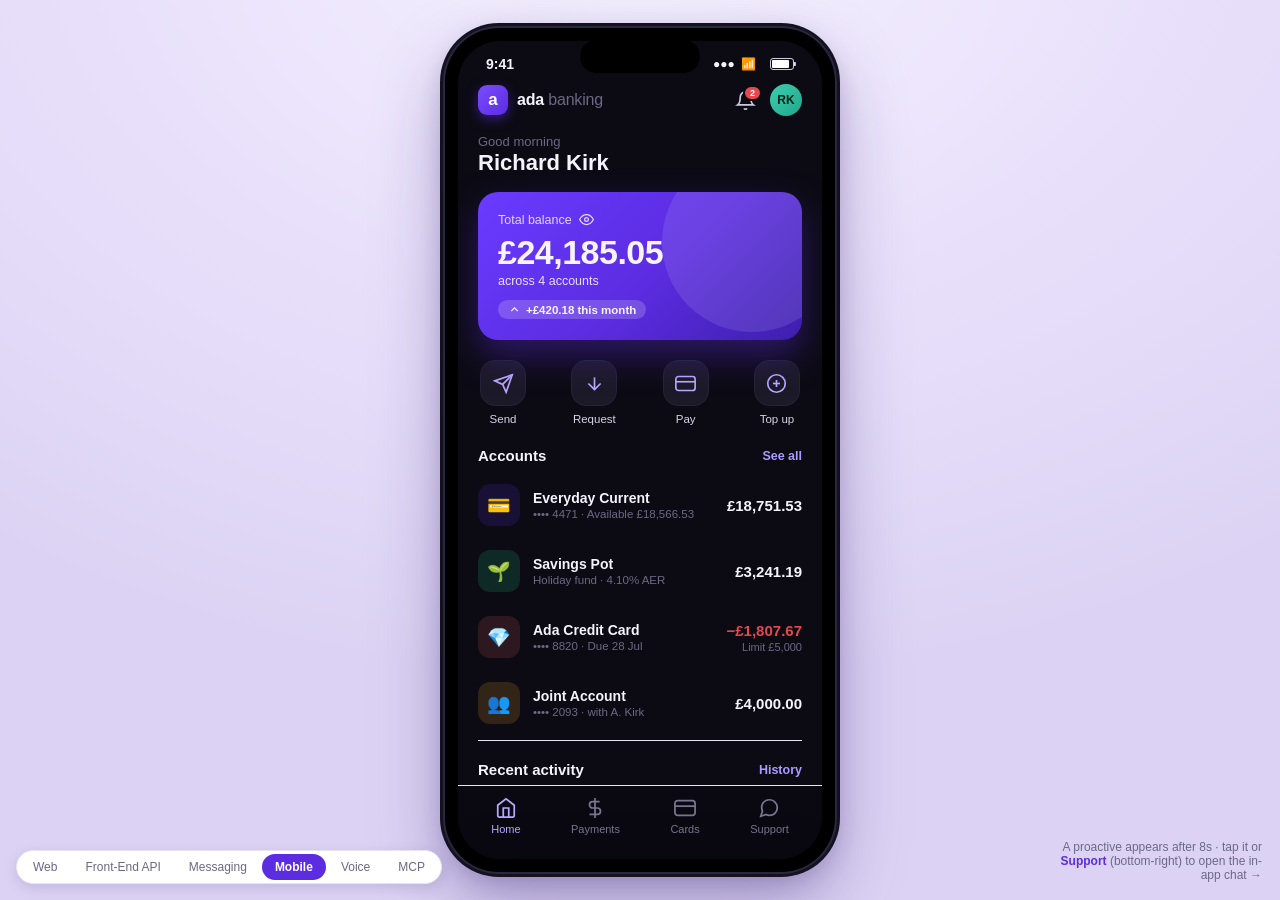
==== commit 12ac0099: "Vanilla Ada Bank base + align to standard demo asset Rebrand in place to an all-Ada-Bank base; archi" ====
--- a/app.html
+++ b/app.html
@@ -3,23 +3,16 @@
 <head>
 <meta charset="UTF-8">
 <meta name="viewport" content="width=device-width, initial-scale=1.0">
+<link rel="stylesheet" href="site.css">
 <title>Ada Banking · Mobile app</title>
 <style>
-  :root{
-    --brand:#5B2CE0; --brand-2:#7B4DFF; --brand-dk:#2E1A6B;
-    --ink:#14121F; --muted:#8b88a0; --line:#242235;
-    --appbg:#0c0b14; --card:#16141f; --card-2:#1c1a28;
-    --text:#f5f4fb; --pos:#22c58b; --neg:#ff6b6b; --warn:#f5a623;
-  }
+  :root{--appbg:#0c0b14;--card:#16141f;--card-2:#1c1a28;--text:#f5f4fb}
   *{margin:0;padding:0;box-sizing:border-box}
   html,body{height:100%}
   body{font-family:-apple-system,BlinkMacSystemFont,'Segoe UI',Helvetica,Arial,sans-serif;
        background:radial-gradient(1100px 760px at 50% -8%, #f5f1ff 0%, #e9e1fb 48%, #dcd3f4 100%);
        display:flex;align-items:center;justify-content:center;min-height:100vh;padding:20px;color:var(--text)}
 
-  .viewswitch{position:fixed;bottom:16px;left:16px;z-index:95;display:flex;gap:2px;background:#fff;border:1px solid #e7e4f2;border-radius:999px;padding:3px;box-shadow:0 4px 14px rgba(46,26,107,.14)}
-  .viewswitch a{font-size:12px;color:#6c6885;text-decoration:none;padding:6px 13px;border-radius:999px}
-  .viewswitch a.on{background:var(--brand);color:#fff;font-weight:600}
   .hint{position:fixed;bottom:18px;right:18px;z-index:90;color:#6b6a86;font-size:12px;max-width:220px;text-align:right}
   .hint b{color:var(--brand)}
 
@@ -199,13 +192,6 @@
 </style>
 </head>
 <body>
-  <div class="viewswitch">
-    <a href="index.html">Web</a>
-    <a href="custom.html">Custom</a>
-    <a href="messaging.html">Messaging</a>
-    <a class="on" href="app.html">Mobile</a>
-    <a href="voice.html">Voice</a>
-  </div>
   <div class="hint">A proactive appears after 8s · tap it or <b>Support</b> (bottom-right) to open the in-app chat &rarr;</div>
 
   <div class="phone">
@@ -482,5 +468,6 @@
     });
   }
 </script>
+  <script src="nav.js" defer></script>
 </body>
 </html>
--- a/site.css
+++ b/site.css
@@ -0,0 +1,41 @@
+/* ============================================================
+   Ada Bank demo — shared design tokens + primitives
+   SINGLE SOURCE OF TRUTH for the look. Re-skin the whole site
+   by editing the brand tokens below. Every page links this file.
+   ============================================================ */
+:root{
+  /* --- brand (standard token names) --- */
+  --brand:#5B2CE0;        /* primary accent            */
+  --brand-dark:#2E1A6B;   /* darker brand (hover)      */
+  --deep:#1c1440;         /* deep brand ground         */
+  --accent:#7B4DFF;       /* light accent / gradient   */
+  --ground:#1c1440;       /* dark chrome / topbar      */
+  --gray:#6c6885;         /* muted text                */
+
+  /* --- back-compat aliases (existing pages reference these) --- */
+  --brand-2:#7B4DFF;
+  --brand-dk:#2E1A6B;
+  --brand-navy:#1c1440;
+  --navy:#1c1440;
+
+  /* --- status + neutrals --- */
+  --pos:#12B76A; --neg:#E5484D; --warn:#E08600;
+  --ink:#1A1730; --muted:#6c6885; --line:#E7E4F2; --bg:#F5F4FB; --white:#fff;
+
+  /* --- type --- */
+  --font-display:-apple-system,BlinkMacSystemFont,'Segoe UI',Roboto,Helvetica,Arial,sans-serif;
+  --font-body:-apple-system,BlinkMacSystemFont,'Segoe UI',Roboto,Helvetica,Arial,sans-serif;
+
+  /* --- messaging channel palette --- */
+  --wa:#25D366; --wa-dk:#075E54; --wa-bg:#e5ddd5; --msgr:#0084FF;
+  --ig1:#feda75; --ig2:#d62976; --ig3:#4f5bd5;
+  --tg:#229ED9; --sms:#34C759; --imsg:#0A84FF; --x:#000;
+}
+
+/* ---- shared view switcher (rendered by nav.js) ---- */
+.viewswitch{position:fixed;bottom:16px;left:16px;z-index:300;display:flex;gap:2px;
+  background:#fff;border:1px solid var(--line);border-radius:999px;padding:3px;
+  box-shadow:0 4px 14px rgba(40,20,90,.14)}
+.viewswitch a{font-size:12px;color:var(--muted);text-decoration:none;padding:6px 13px;
+  border-radius:999px;white-space:nowrap}
+.viewswitch a.on{background:var(--brand);color:#fff;font-weight:600}
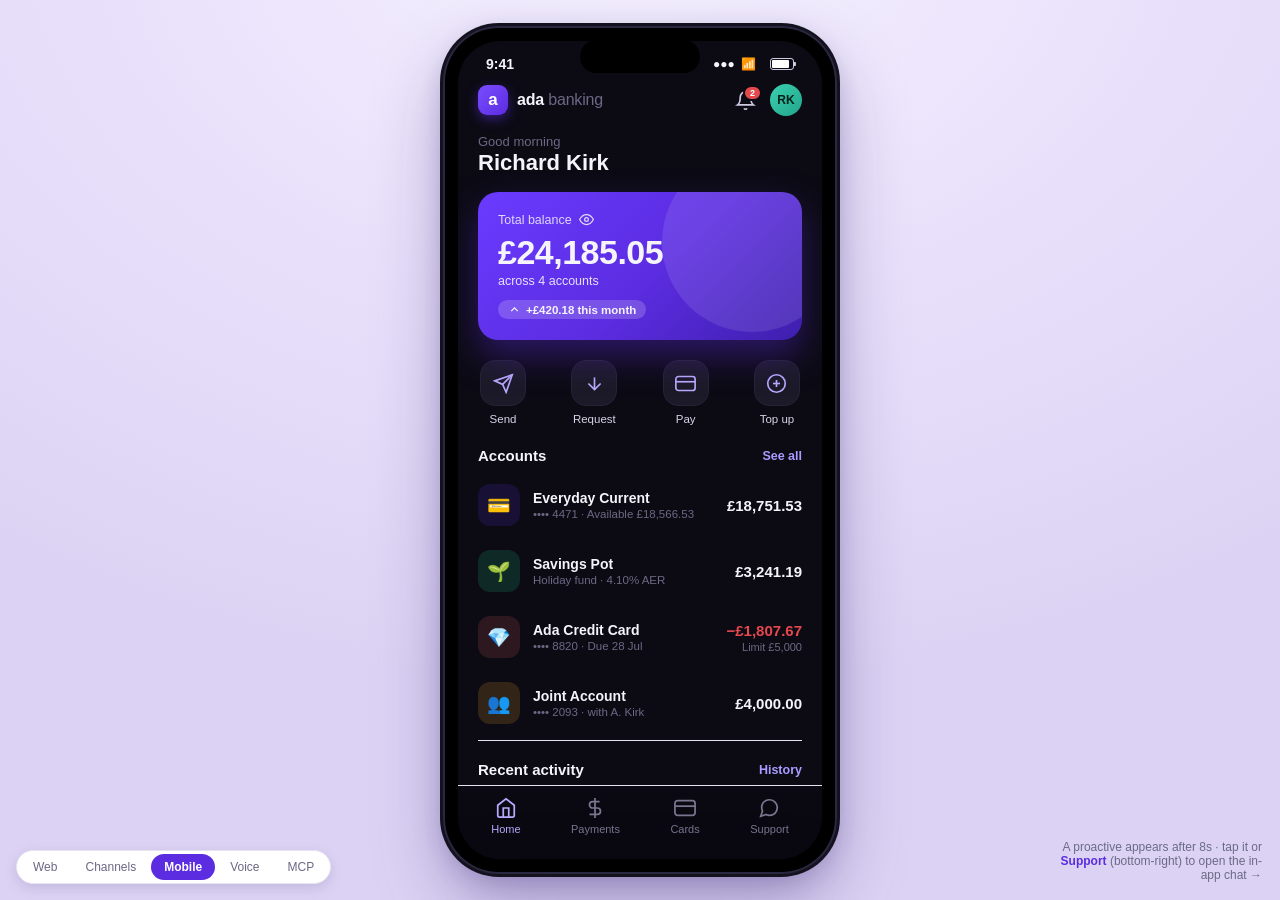
==== commit 20ed33aa: "AdaCities hosting: basefix on main pages + host-aware Voice nav link - Add basefix <base> snippet to" ====
--- a/app.html
+++ b/app.html
@@ -3,6 +3,7 @@
 <head>
 <meta charset="UTF-8">
 <meta name="viewport" content="width=device-width, initial-scale=1.0">
+<script id="basefix">document.write('<base href="'+(function(){var p=location.pathname;return /\.[a-z0-9]+$/i.test(p)?p.replace(/[^\/]*$/,''):(p.slice(-1)==='/'?p:p+'/');})()+'">');</script>
 <link rel="stylesheet" href="site.css">
 <title>Ada Banking · Mobile app</title>
 <style>
